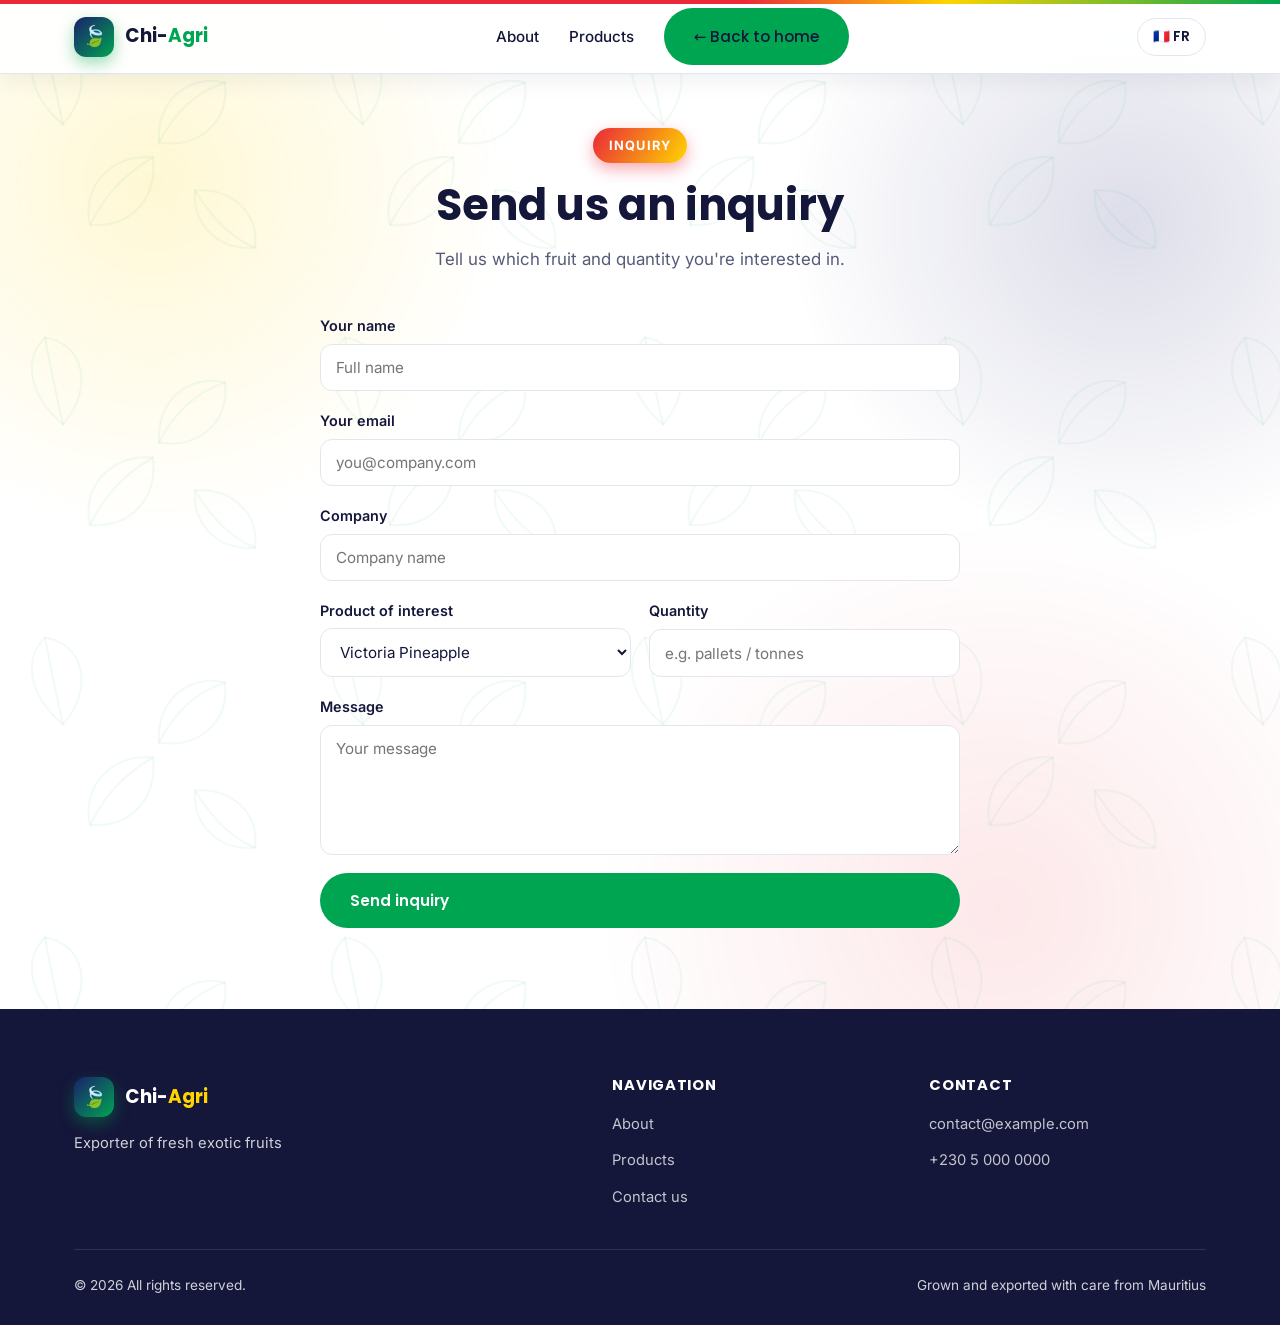
==== inquiry.html @ 030a3ffd "Rework site for Chi-Agri (2 fruits, simpler, + inquiry page) - Rebrand Maurilis → Chi-Agri (name, SE" ====
<!DOCTYPE html>
<!--
  inquiry.html — Page de demande (2e page). Réutilise le même header/footer et
  les mêmes fichiers JS/CSS que index.html. Le formulaire ouvre le client mail
  (mailto) via js/main.js (fonction buildMailto).
-->
<html lang="en">
<head>
  <meta charset="UTF-8" />
  <meta name="viewport" content="width=device-width, initial-scale=1.0" />
  <title>Inquiry — Chi-Agri</title>
  <meta name="description" content="Send an inquiry to Chi-Agri, Mauritian exporter of fresh exotic fruits (Victoria pineapple, passion fruit)." />
  <meta name="robots" content="noindex, follow" />
  <link rel="icon" type="image/svg+xml" href="assets/favicon.svg" />
  <link rel="preconnect" href="https://fonts.googleapis.com" />
  <link rel="preconnect" href="https://fonts.gstatic.com" crossorigin />
  <link href="https://fonts.googleapis.com/css2?family=Inter:wght@400;500;600&family=Pacifico&family=Poppins:wght@600;700;800&display=swap" rel="stylesheet" />
  <link rel="stylesheet" href="css/style.css" />
</head>
<body class="subpage">

  <!-- ====================== HEADER ====================== -->
  <header class="site-header scrolled">
    <div class="container">
      <a href="index.html" class="logo" id="headerLogo" aria-label="Home"></a>
      <nav class="main-nav" id="mainNav" aria-label="Main navigation">
        <a href="index.html#about"><span data-i18n="nav.about"></span></a>
        <a href="index.html#products"><span data-i18n="nav.products"></span></a>
        <a href="index.html" class="btn btn-primary" data-i18n="inquiry.back"></a>
      </nav>
      <div class="header-actions">
        <button class="lang-toggle" id="langToggle" aria-label="Switch language">FR</button>
        <button class="nav-toggle" id="navToggle" aria-label="Menu" aria-expanded="false">
          <span></span><span></span><span></span>
        </button>
      </div>
    </div>
  </header>

  <main>
    <section id="inquiry" class="mesh subpage-section">
      <div class="container">
        <div class="section-head reveal">
          <span class="kicker" data-i18n="inquiry.kicker"></span>
          <h2 data-i18n="inquiry.title"></h2>
          <p data-i18n="inquiry.intro"></p>
        </div>

        <div class="inquiry-wrap reveal">
          <form class="contact-form" id="contactForm" novalidate>
            <div class="field">
              <label for="cf-name" data-i18n="contact.form.name"></label>
              <input type="text" id="cf-name" name="name"
                     data-i18n-attr="placeholder:contact.form.namePlaceholder" required />
            </div>
            <div class="field">
              <label for="cf-email" data-i18n="contact.form.email"></label>
              <input type="email" id="cf-email" name="email"
                     data-i18n-attr="placeholder:contact.form.emailPlaceholder" required />
            </div>
            <div class="field">
              <label for="cf-company" data-i18n="contact.form.company"></label>
              <input type="text" id="cf-company" name="company"
                     data-i18n-attr="placeholder:contact.form.companyPlaceholder" />
            </div>
            <div class="field-row">
              <div class="field">
                <label for="cf-product" data-i18n="contact.form.product"></label>
                <select id="cf-product" name="product">
                  <option value="Victoria Pineapple">Victoria Pineapple</option>
                  <option value="Passion Fruit">Passion Fruit</option>
                  <option value="Both">Victoria Pineapple &amp; Passion Fruit</option>
                </select>
              </div>
              <div class="field">
                <label for="cf-quantity" data-i18n="contact.form.quantity"></label>
                <input type="text" id="cf-quantity" name="quantity"
                       data-i18n-attr="placeholder:contact.form.quantityPlaceholder" />
              </div>
            </div>
            <div class="field">
              <label for="cf-message" data-i18n="contact.form.message"></label>
              <textarea id="cf-message" name="message"
                        data-i18n-attr="placeholder:contact.form.messagePlaceholder"></textarea>
            </div>
            <button type="submit" class="btn btn-primary" data-i18n="contact.form.submit"></button>
          </form>
        </div>
      </div>
    </section>
  </main>

  <!-- ====================== FOOTER ====================== -->
  <footer class="site-footer">
    <div class="container">
      <div class="footer-grid">
        <div class="footer-brand">
          <span class="logo" id="footerLogo"></span>
          <p data-i18n="footer.tagline"></p>
        </div>
        <div>
          <h4 data-i18n="footer.nav"></h4>
          <ul>
            <li><a href="index.html#about"    data-i18n="nav.about"></a></li>
            <li><a href="index.html#products" data-i18n="nav.products"></a></li>
            <li><a href="inquiry.html"        data-i18n="nav.cta"></a></li>
          </ul>
        </div>
        <div>
          <h4 data-i18n="footer.contact"></h4>
          <ul>
            <li><a id="footerEmail" href="#"></a></li>
            <li><a id="footerPhone" href="#"></a></li>
          </ul>
        </div>
      </div>
      <div class="footer-bottom">
        <span>© <span id="footerYear"></span> <span data-i18n="footer.rights"></span></span>
        <span data-i18n="footer.madeWith"></span>
      </div>
    </div>
  </footer>

  <script src="js/config.js"></script>
  <script src="js/content.js"></script>
  <script src="js/translations.js"></script>
  <script src="js/main.js"></script>
</body>
</html>
---- css/style.css ----
/* ==========================================================================
   style.css — FEUILLE DE STYLE PRINCIPALE
   --------------------------------------------------------------------------
   Sommaire :
     1. Variables de thème (:root)  ← ⭐ change les couleurs ICI
     2. Palettes alternatives        ← dont le drapeau mauricien
     3. Reset & base
     4. Animations (keyframes) & utilitaire d'apparition au scroll
     5. Utilitaires de mise en page
     6. Header / navigation
     7. Boutons
     8. Hero (image plein écran + fruits flottants + blobs)
     9. Marquee (ruban défilant)
    10. Statistiques (compteurs animés)
    11. À propos
    12. Producteurs (cartes cliquables) + fenêtre détaillée (modal)
    13. Produits (cartes photo)
    14. Pourquoi Maurice → France
    15. Contact
    16. Footer
    17. Sélecteur de palettes (widget flottant)
    18. Responsive
   ========================================================================== */


/* ==========================================================================
   1. VARIABLES DE THÈME — PALETTE PAR DÉFAUT « TROPICAL »
   ⭐ Pour changer les couleurs du site, modifie simplement ces valeurs.
   ========================================================================== */
:root {
  /* Couleurs de marque — DRAPEAU DE L'ÎLE MAURICE 🇲🇺 (teintes officielles) */
  --flag-red:    #EA2839;
  --flag-blue:   #1A206D;
  --flag-yellow: #FFD500;
  --flag-green:  #00A551;

  --color-primary:     var(--flag-green);   /* vert   */
  --color-secondary:   var(--flag-blue);    /* bleu   */
  --color-accent:      var(--flag-yellow);  /* jaune  */
  --color-accent-warm: var(--flag-red);     /* rouge  */
  --color-highlight:   var(--flag-red);     /* rouge  */

  /* Fonds & textes */
  --color-bg:        #FFFFFF;
  --color-bg-alt:    #F5F7FC;
  --color-surface:   #FFFFFF;
  --color-text:      #14163A;
  --color-text-soft: #565A79;
  --color-border:    #E3E6F0;

  /* Dégradés */
  --gradient-hero:   linear-gradient(135deg, var(--flag-blue), var(--flag-green));
  --gradient-sun:    linear-gradient(120deg, var(--flag-red), var(--flag-yellow));
  /* Dégradé "drapeau" complet : rouge → bleu → jaune → vert */
  --gradient-flag:   linear-gradient(120deg, var(--flag-red), var(--flag-blue) 34%, var(--flag-yellow) 67%, var(--flag-green));
  --gradient-rainbow:var(--gradient-flag);
  --color-on-brand:  #FFFFFF;

  /* Typographie */
  --font-heading: "Poppins", "Segoe UI", system-ui, sans-serif;
  --font-body:    "Inter", "Segoe UI", system-ui, sans-serif;

  /* Mise en page */
  --max-width:   1180px;
  --radius:      20px;
  --radius-sm:   12px;
  --shadow:      0 12px 34px rgba(16, 36, 31, 0.09);
  --shadow-hover:0 22px 48px rgba(16, 36, 31, 0.18);
  --transition:  0.28s cubic-bezier(.22,.61,.36,1);
  --header-height: 74px;
}

/* ==========================================================================
   3. RESET & BASE
   ========================================================================== */
*, *::before, *::after { box-sizing: border-box; margin: 0; padding: 0; }

html { scroll-behavior: smooth; scroll-padding-top: var(--header-height); }

body {
  font-family: var(--font-body);
  color: var(--color-text);
  background: var(--color-bg);
  line-height: 1.65;
  -webkit-font-smoothing: antialiased;
  overflow-x: hidden;
  transition: background var(--transition), color var(--transition);
}
body.no-scroll { overflow: hidden; }

h1, h2, h3, h4 { font-family: var(--font-heading); line-height: 1.14; font-weight: 700; }

a { color: var(--color-secondary); text-decoration: none; transition: color var(--transition); }
a:hover { color: var(--color-primary); }

img { max-width: 100%; display: block; }

/* Sections en hauteur naturelle, avec un espacement vertical symétrique et généreux */
section {
  padding: clamp(72px, 9vh, 120px) 0; position: relative;
}


/* ==========================================================================
   4. ANIMATIONS & APPARITION AU SCROLL
   ========================================================================== */
@keyframes floatY { 0%,100% { transform: translateY(0) rotate(var(--r,0deg)); } 50% { transform: translateY(-22px) rotate(var(--r,0deg)); } }
@keyframes blobMove { 0%,100% { transform: translate(0,0) scale(1); } 33% { transform: translate(30px,-20px) scale(1.1); } 66% { transform: translate(-20px,20px) scale(.95); } }
@keyframes gradientShift { 0% { background-position: 0% 50%; } 50% { background-position: 100% 50%; } 100% { background-position: 0% 50%; } }
/* Ondulation "drapeau qui flotte" : les bandes de couleur défilent en boucle */
@keyframes flagWave { from { background-position: 0% 50%; } to { background-position: 300% 50%; } }
@keyframes popIn { from { opacity: 0; transform: scale(.94) translateY(10px); } to { opacity: 1; transform: none; } }
@keyframes bounceArrow { 0%,100% { transform: translateY(0); } 50% { transform: translateY(8px); } }

/* Élément masqué puis révélé quand il entre dans le viewport (via main.js) */
.reveal { opacity: 0; transform: translateY(34px); transition: opacity .7s ease, transform .7s cubic-bezier(.22,.61,.36,1); }
.reveal.in-view { opacity: 1; transform: none; }
/* Décalage en cascade pour les grilles */
.stagger > *      { opacity: 0; transform: translateY(34px); transition: opacity .6s ease, transform .6s cubic-bezier(.22,.61,.36,1); }
.stagger.in-view > * { opacity: 1; transform: none; }
.stagger.in-view > *:nth-child(2) { transition-delay: .08s; }
.stagger.in-view > *:nth-child(3) { transition-delay: .16s; }
.stagger.in-view > *:nth-child(4) { transition-delay: .24s; }
.stagger.in-view > *:nth-child(5) { transition-delay: .32s; }
.stagger.in-view > *:nth-child(6) { transition-delay: .40s; }
.stagger.in-view > *:nth-child(7) { transition-delay: .48s; }
.stagger.in-view > *:nth-child(8) { transition-delay: .56s; }


/* ==========================================================================
   5. UTILITAIRES DE MISE EN PAGE
   ========================================================================== */
.container { width: 100%; max-width: var(--max-width); margin: 0 auto; padding: 0 24px; }

.section-head { max-width: 720px; margin: 0 auto 40px; text-align: center; }

.kicker {
  display: inline-block; font-weight: 700; font-size: 0.8rem; letter-spacing: 0.1em;
  text-transform: uppercase; color: #fff;
  background: var(--gradient-sun); padding: 7px 16px; border-radius: 100px; margin-bottom: 18px;
  box-shadow: 0 6px 16px color-mix(in srgb, var(--color-accent-warm) 40%, transparent);
}
.section-head h2 { font-size: clamp(1.9rem, 4.4vw, 2.7rem); margin-bottom: 16px; }
.section-head p  { color: var(--color-text-soft); font-size: 1.06rem; }

.bg-alt { background: var(--color-bg-alt); }

/* Fond décoratif "mesh" coloré très doux pour certaines sections */
.mesh { position: relative; }
.mesh::before {
  content: ""; position: absolute; inset: 0; z-index: 0; pointer-events: none; opacity: .5;
  background:
    radial-gradient(40% 50% at 12% 18%, color-mix(in srgb, var(--color-accent) 34%, transparent), transparent 70%),
    radial-gradient(38% 46% at 88% 22%, color-mix(in srgb, var(--color-secondary) 30%, transparent), transparent 70%),
    radial-gradient(45% 55% at 78% 90%, color-mix(in srgb, var(--color-highlight) 22%, transparent), transparent 70%);
}
/* Texture "feuilles tropicales" en filigrane → univers fruit / île Maurice */
.mesh::after {
  content: ""; position: absolute; inset: 0; z-index: 0; pointer-events: none;
  background-image: url("../assets/pattern-leaves.svg");
  background-size: 300px;
}
.mesh > * { position: relative; z-index: 1; }


/* ==========================================================================
   6. HEADER / NAVIGATION
   ========================================================================== */
.site-header {
  position: fixed; top: 0; left: 0; right: 0; z-index: 100; height: var(--header-height);
  background: transparent;
  border-bottom: 1px solid transparent;
  transition: background var(--transition), border-color var(--transition), box-shadow var(--transition);
}
/* Fin liseré aux couleurs du drapeau mauricien (rouge dominant), tout en haut */
.site-header::before { content: ""; position: absolute; top: 0; left: 0; right: 0; height: 4px; z-index: 2;
  background: linear-gradient(90deg, var(--flag-red) 0%, var(--flag-red) 58%, var(--flag-yellow) 74%, var(--flag-green) 100%); }
/* En haut : transparent → la photo du hero passe derrière (immersif).
   Au défilement : barre pleine, floutée et ombrée (intégrée). */
.site-header.scrolled {
  background: color-mix(in srgb, var(--color-bg) 94%, transparent);
  backdrop-filter: saturate(180%) blur(14px);
  border-bottom-color: var(--color-border);
  box-shadow: 0 6px 24px rgba(20, 22, 58, 0.07);
}
.site-header .container { height: 100%; display: flex; align-items: center; justify-content: space-between; gap: 44px; }

/* --- État "en haut" (sur le hero) : logo, nav et actions en blanc --- */
.site-header:not(.scrolled) .logo,
.site-header:not(.scrolled) .logo .logo-name b { color: #fff; }
.site-header:not(.scrolled) .lang-toggle { background: rgba(255,255,255,.14); border-color: rgba(255,255,255,.5); color: #fff; }
.site-header:not(.scrolled) .nav-toggle span { background: #fff; }
@media (min-width: 721px) {
  .site-header:not(.scrolled) .main-nav a:not(.btn),
  .site-header:not(.scrolled) .nav-ico { color: #fff; opacity: 1; }
  .site-header:not(.scrolled) .main-nav .btn-primary { background: var(--flag-yellow); color: var(--flag-blue); }
}

.logo { display: flex; align-items: center; gap: 11px; font-family: var(--font-heading); font-weight: 700; font-size: 1.16rem; color: var(--color-text); }
.logo .logo-mark {
  display: grid; place-items: center; width: 40px; height: 40px; border-radius: 12px;
  background: var(--gradient-hero); color: #fff; font-size: 1.25rem;
  box-shadow: 0 6px 16px color-mix(in srgb, var(--color-primary) 40%, transparent);
}
.logo img.logo-img { height: 40px; width: auto; }
.logo .logo-name b { color: var(--color-primary); }

.main-nav { display: flex; align-items: center; gap: 30px; margin: 0 auto; } /* centré → aéré entre logo et actions */
.main-nav a { color: var(--color-text); font-weight: 500; font-size: 0.95rem; position: relative; display: inline-flex; align-items: center; gap: 7px; }
.main-nav a:not(.btn)::after { content: ""; position: absolute; left: 0; bottom: -6px; width: 0; height: 2px; border-radius: 2px; background: var(--gradient-sun); transition: width var(--transition); }
.main-nav a:not(.btn):hover { color: var(--color-primary); }
.main-nav a:not(.btn):hover::after { width: 100%; }
/* Petites icônes de section */
.nav-ico { display: inline-flex; color: var(--color-secondary); opacity: .8; transition: color var(--transition), opacity var(--transition); }
.nav-ico svg { width: 17px; height: 17px; }
.main-nav a:hover .nav-ico { color: var(--color-primary); opacity: 1; }

.header-actions { display: flex; align-items: center; gap: 12px; }
.lang-toggle {
  font-family: var(--font-heading); font-weight: 600; font-size: 0.85rem;
  border: 1px solid var(--color-border); background: var(--color-surface); color: var(--color-text);
  padding: 8px 15px; border-radius: 100px; cursor: pointer; transition: all var(--transition);
}
.lang-toggle:hover { border-color: var(--color-primary); color: var(--color-primary); transform: translateY(-1px); }

.nav-toggle { display: none; background: none; border: 0; cursor: pointer; padding: 8px; }
.nav-toggle span { display: block; width: 24px; height: 2px; background: var(--color-text); margin: 5px 0; transition: var(--transition); border-radius: 2px; }


/* ==========================================================================
   7. BOUTONS
   ========================================================================== */
.btn {
  display: inline-flex; align-items: center; gap: 8px;
  font-family: var(--font-heading); font-weight: 600; font-size: 0.95rem;
  padding: 14px 28px; border-radius: 100px; border: 2px solid transparent;
  cursor: pointer; transition: all var(--transition); white-space: nowrap;
}
.btn-primary { background: var(--color-primary); color: var(--color-on-brand); }
.btn-primary:hover { background: var(--color-text); color: #fff; transform: translateY(-3px); box-shadow: var(--shadow-hover); }
/* Bouton principal du hero : jaune drapeau plein, texte bleu marine (propre, contrasté) */
.btn-accent { background: var(--flag-yellow); color: var(--flag-blue); font-weight: 700; box-shadow: 0 10px 26px rgba(0,0,0,.22); }
.btn-accent:hover { background: #fff; color: var(--flag-blue); transform: translateY(-3px); box-shadow: var(--shadow-hover); }
.btn-ghost { background: rgba(255,255,255,.12); border-color: rgba(255,255,255,.55); color: #fff; backdrop-filter: blur(4px); }
.btn-ghost:hover { background: rgba(255,255,255,.22); color: #fff; transform: translateY(-3px); }


/* ==========================================================================
   8. HERO
   ========================================================================== */
.hero {
  position: relative; overflow: hidden; color: #fff;
  min-height: 100vh; min-height: 100svh; /* svh = hauteur visible réelle sur mobile */
  display: grid; align-items: center;
  padding: 120px 0 90px;
}
/* Photo de fond (injectée en variable --hero-img par main.js) */
.hero-bg {
  position: absolute; inset: 0; z-index: 0;
  background-image: var(--hero-img); background-size: cover; background-position: center;
  transform: scale(1.05);
}
/* Voile dégradé pour lisibilité + teinte de marque */
.hero-overlay {
  position: absolute; inset: 0; z-index: 1;
  background:
    linear-gradient(120deg, color-mix(in srgb, var(--color-primary) 82%, transparent), color-mix(in srgb, var(--color-secondary) 55%, transparent)),
    linear-gradient(to bottom, rgba(0,0,0,.15), rgba(0,0,0,.45));
}
/* Feuilles tropicales décoratives (subtiles, légère oscillation) */
.hero-leaf { position: absolute; z-index: 1; color: #fff; opacity: .10; pointer-events: none; }
.hero-leaf.leaf-1 { width: 320px; top: -60px; right: -70px; animation: swayA 9s ease-in-out infinite; }
.hero-leaf.leaf-2 { width: 250px; bottom: -80px; left: -70px; animation: swayB 11s ease-in-out infinite; }
@keyframes swayA { 0%,100% { transform: rotate(14deg) translateY(0); } 50% { transform: rotate(8deg) translateY(10px); } }
@keyframes swayB { 0%,100% { transform: scaleX(-1) rotate(12deg) translateY(0); } 50% { transform: scaleX(-1) rotate(6deg) translateY(12px); } }

.hero .container { position: relative; z-index: 3; max-width: 900px; text-align: center; }
.hero-badge {
  display: inline-flex; align-items: center; gap: 8px;
  background: rgba(255,255,255,.16); border: 1px solid rgba(255,255,255,.34);
  padding: 8px 18px; border-radius: 100px; font-weight: 600; font-size: 0.85rem;
  margin-bottom: 26px; backdrop-filter: blur(6px);
}
.hero h1 { font-size: clamp(2.2rem, 6vw, 4rem); line-height: 1.22; margin-bottom: 22px; text-shadow: 0 4px 24px rgba(0,0,0,.28); }
/* Mot clé surligné : police "fantaisie" (Pacifico), un peu plus grosse,
   avec un dégradé AUX COULEURS DU DRAPEAU MAURICIEN (sans contour). */
.hero h1 .grad {
  font-family: "Pacifico", "Poppins", cursive;
  font-weight: 400;
  font-size: 1.2em;          /* légèrement plus gros que le reste du titre */
  line-height: 1;
  padding: 0 .06em;
  /* Les 4 bandes du drapeau, répétées → boucle sans couture quand elles défilent */
  background: linear-gradient(100deg,
    var(--flag-red)    0%,
    var(--flag-blue)   25%,
    var(--flag-yellow) 50%,
    var(--flag-green)  75%,
    var(--flag-red)    100%);
  background-size: 300% 100%;
  -webkit-background-clip: text; background-clip: text;
  -webkit-text-fill-color: transparent; color: transparent;
  filter: drop-shadow(0 2px 12px rgba(0, 0, 0, 0.6));
  animation: flagWave 12s linear infinite; /* "drapeau qui flotte" — doux et lent */
}
.hero-subtitle { font-size: clamp(1rem, 2.2vw, 1.28rem); opacity: .96; max-width: 620px; margin: 0 auto 34px; }
.hero-actions { display: flex; gap: 14px; justify-content: center; flex-wrap: wrap; }

.hero-scroll { position: absolute; z-index: 3; bottom: 26px; left: 50%; transform: translateX(-50%); color: #fff; font-size: 1.6rem; opacity: .85; animation: bounceArrow 1.8s ease-in-out infinite; }

/* Carte photo "plantation" flottante — montre le fruit tout en gardant Maurice en fond */
.hero-photo-card {
  position: absolute; z-index: 2; left: 44px; bottom: 44px; width: 290px; margin: 0;
  background: #fff; padding: 8px 8px 0; border-radius: 16px;
  box-shadow: 0 20px 50px rgba(0,0,0,.4); --r: -3deg;
  animation: floatY 6s ease-in-out infinite;
}
.hero-photo-card .hpc-img { height: 180px; background-size: cover; background-position: center; border-radius: 10px; background-color: var(--color-bg-alt); }
.hero-photo-card .hpc-cap { font-family: var(--font-heading); font-weight: 600; font-size: .74rem; color: var(--color-text); text-align: center; padding: 8px 4px 6px; }
@media (max-width: 1150px) { .hero-photo-card { display: none; } }


/* ==========================================================================
   10. STATISTIQUES (intégrées dans « À propos »)
   Petites tuiles, chacune barrée d'une couleur du drapeau mauricien.
   ========================================================================== */
.about-stats { display: grid; grid-template-columns: repeat(4, 1fr); gap: 18px; margin-top: 44px; }
.about-stat {
  text-align: center; padding: 22px 12px 20px; background: var(--color-bg-alt);
  border-radius: var(--radius-sm); position: relative; overflow: hidden;
  transition: transform var(--transition), box-shadow var(--transition);
}
.about-stat:hover { transform: translateY(-4px); box-shadow: var(--shadow); }
.about-stat::before { content: ""; position: absolute; top: 0; left: 0; right: 0; height: 4px; }
.about-stat:nth-child(1)::before { background: var(--flag-red); }
.about-stat:nth-child(2)::before { background: var(--flag-blue); }
.about-stat:nth-child(3)::before { background: var(--flag-yellow); }
.about-stat:nth-child(4)::before { background: var(--flag-green); }
.about-stat .stat-icon  { font-size: 1.5rem; margin-bottom: 6px; line-height: 1; }
.about-stat .stat-value { font-family: var(--font-heading); font-weight: 800; font-size: clamp(1.5rem, 3vw, 2.1rem); color: var(--flag-blue); line-height: 1; }
.about-stat .stat-label { color: var(--color-text-soft); font-size: 0.8rem; margin-top: 7px; }


/* ==========================================================================
   11. À PROPOS
   ========================================================================== */
.about-grid { display: grid; grid-template-columns: 1fr 1fr; gap: 60px; align-items: center; }
.about-text h2 { font-size: clamp(1.8rem, 4vw, 2.5rem); margin-bottom: 20px; }
.about-text p { color: var(--color-text-soft); margin-bottom: 16px; }
.about-points { list-style: none; margin-top: 26px; display: grid; gap: 14px; }
.about-points li { display: flex; align-items: center; gap: 12px; font-weight: 500; }
.about-points .check { flex: none; width: 28px; height: 28px; border-radius: 50%; background: var(--gradient-sun); color: #fff; display: grid; place-items: center; font-size: 0.8rem; box-shadow: 0 6px 14px color-mix(in srgb, var(--color-accent-warm) 40%, transparent); }

/* Visuel photo + carte flottante décorative */
.about-visual { position: relative; }
/* Carrousel de photos défilantes */
.carousel { position: relative; width: 100%; height: 460px; border-radius: var(--radius); overflow: hidden; box-shadow: var(--shadow-hover); background: var(--color-bg-alt); }
.carousel-slide { position: absolute; inset: 0; background-size: cover; background-position: center; opacity: 0; transform: scale(1.05); transition: opacity 1.1s ease, transform 6.5s ease; }
.carousel-slide.active { opacity: 1; transform: scale(1); }
.carousel-dots { position: absolute; top: 14px; right: 14px; display: flex; justify-content: flex-end; gap: 8px; z-index: 3; }
.carousel-dots button { width: 9px; height: 9px; border-radius: 50%; border: 0; padding: 0; cursor: pointer; background: rgba(255,255,255,.55); transition: all var(--transition); }
.carousel-dots button:hover { background: rgba(255,255,255,.85); }
.carousel-dots button.active { background: #fff; width: 26px; border-radius: 100px; }
.about-visual .float-card {
  position: absolute; bottom: -22px; left: -22px; background: var(--color-surface);
  border-radius: var(--radius-sm); padding: 16px 20px; box-shadow: var(--shadow-hover);
  display: flex; align-items: center; gap: 12px; animation: floatY 5s ease-in-out infinite;
}
.about-visual .float-card .fc-emoji { font-size: 1.8rem; }
.about-visual .float-card b { font-family: var(--font-heading); display: block; }
.about-visual .float-card span { font-size: 0.82rem; color: var(--color-text-soft); }


/* ==========================================================================
   12. PRODUCTEURS + FENÊTRE (modal)
   ========================================================================== */
.producers { position: relative; overflow: hidden; }
.producers-bg { position: absolute; inset: 0; z-index: 0; background-size: cover; background-position: center; opacity: .10; }
.producers > .container { position: relative; z-index: 1; }

.producers-features { display: grid; grid-template-columns: repeat(3, 1fr); gap: 20px; margin-bottom: 28px; }
.feature { background: var(--color-surface); border: 1px solid var(--color-border); border-radius: var(--radius); padding: 20px 22px; text-align: center; transition: transform var(--transition), box-shadow var(--transition); }
.feature:hover { transform: translateY(-6px); box-shadow: var(--shadow-hover); }
.feature .feature-icon { font-size: 1.6rem; width: 50px; height: 50px; border-radius: 14px; margin: 0 auto 12px; display: grid; place-items: center; background: var(--gradient-sun); }
.feature h3 { margin-bottom: 6px; font-size: 1.1rem; }
.feature p { color: var(--color-text-soft); font-size: 0.9rem; }

.producers-grid { display: grid; grid-template-columns: repeat(3, 1fr); gap: 24px; }
.producer-card {
  position: relative; border-radius: var(--radius); overflow: hidden; cursor: pointer;
  box-shadow: var(--shadow); min-height: 256px; display: flex; align-items: flex-end;
  transition: transform var(--transition), box-shadow var(--transition);
}
.producer-card:hover { transform: translateY(-6px); box-shadow: var(--shadow-hover); }
.producer-card .pc-img { position: absolute; inset: 0; background-size: cover; background-position: center; transition: transform .5s ease; }
.producer-card:hover .pc-img { transform: scale(1.07); }
.producer-card::after { content: ""; position: absolute; inset: 0; background: linear-gradient(to top, rgba(8,20,16,.9) 8%, rgba(8,20,16,.35) 45%, transparent 75%); }
.producer-card .pc-body { position: relative; z-index: 1; padding: 24px; color: #fff; width: 100%; }
.producer-card .pc-region { display: inline-block; font-size: 0.74rem; font-weight: 700; text-transform: uppercase; letter-spacing: .05em; background: var(--gradient-sun); color: #fff; padding: 4px 12px; border-radius: 100px; margin-bottom: 12px; }
.producer-card h3 { font-size: 1.3rem; margin-bottom: 6px; }
.producer-card .pc-short { font-size: 0.92rem; opacity: .9; }
.producer-card .pc-more { display: inline-flex; align-items: center; gap: 6px; margin-top: 14px; font-family: var(--font-heading); font-weight: 600; font-size: 0.88rem; color: var(--color-accent); }
.producer-card .pc-more::after { content: "→"; transition: transform var(--transition); }
.producer-card:hover .pc-more::after { transform: translateX(5px); }

/* --- Fenêtre détaillée (modal) --- */
.modal-overlay {
  position: fixed; inset: 0; z-index: 300; display: none; align-items: center; justify-content: center;
  padding: 24px; background: rgba(10, 22, 18, .62); backdrop-filter: blur(6px);
}
.modal-overlay.is-open { display: flex; }
.modal {
  background: var(--color-surface); border-radius: var(--radius); overflow: hidden;
  width: min(860px, 100%); max-height: 90vh; display: grid; grid-template-columns: 42% 58%;
  box-shadow: var(--shadow-hover); animation: popIn .32s cubic-bezier(.22,.61,.36,1); position: relative;
}
.modal-img { background-size: cover; background-position: center; min-height: 320px; }
.modal-body { padding: 34px; overflow-y: auto; }
.modal-region { display: inline-block; font-size: 0.74rem; font-weight: 700; text-transform: uppercase; letter-spacing: .05em; color: #fff; background: var(--gradient-sun); padding: 4px 12px; border-radius: 100px; margin-bottom: 14px; }
.modal-body h3 { font-size: 1.6rem; margin-bottom: 14px; }
.modal-body p { color: var(--color-text-soft); margin-bottom: 20px; }
.modal-meta { display: flex; gap: 28px; margin-bottom: 22px; }
.modal-meta .mm-label { font-size: 0.72rem; text-transform: uppercase; letter-spacing: .05em; color: var(--color-text-soft); }
.modal-meta .mm-value { font-family: var(--font-heading); font-weight: 700; font-size: 1.15rem; color: var(--color-primary); }
.modal-specialties .ms-label { font-size: 0.72rem; text-transform: uppercase; letter-spacing: .05em; color: var(--color-text-soft); margin-bottom: 8px; }
.modal-tags { display: flex; flex-wrap: wrap; gap: 8px; }
.modal-tags span { font-size: 0.82rem; font-weight: 600; padding: 6px 14px; border-radius: 100px; background: color-mix(in srgb, var(--color-primary) 12%, transparent); color: var(--color-primary); }
.modal-close {
  position: absolute; top: 14px; right: 14px; z-index: 2; width: 40px; height: 40px; border-radius: 50%;
  border: 0; cursor: pointer; background: rgba(255,255,255,.9); color: var(--color-text); font-size: 1.2rem; line-height: 1;
  display: grid; place-items: center; transition: transform var(--transition); box-shadow: var(--shadow);
}
.modal-close:hover { transform: rotate(90deg); }


/* ==========================================================================
   13. PRODUITS (cartes photo)
   ========================================================================== */
.products-grid { display: flex; flex-wrap: wrap; justify-content: center; gap: 36px; }
.product-card {
  position: relative; width: 400px; max-width: 100%;
  background: var(--color-surface); border: 1px solid var(--color-border);
  border-radius: var(--radius); overflow: hidden;
  transition: transform var(--transition), box-shadow var(--transition), border-color var(--transition);
}
.product-card:hover { transform: translateY(-8px); box-shadow: var(--shadow-hover); border-color: color-mix(in srgb, var(--color-primary) 35%, transparent); }
.product-media { position: relative; height: 260px; overflow: hidden; }
.product-media .pm-img { position: absolute; inset: 0; background-size: cover; background-position: center; transition: transform .5s ease; }
.product-card:hover .product-media .pm-img { transform: scale(1.08); }
.product-media .pm-emoji { position: absolute; bottom: -18px; left: 18px; z-index: 2; width: 44px; height: 44px; border-radius: 12px; background: var(--color-surface); display: grid; place-items: center; font-size: 1.3rem; box-shadow: var(--shadow); }
.product-tag { position: absolute; top: 12px; right: 12px; z-index: 2; font-size: 0.66rem; font-weight: 800; letter-spacing: .04em; text-transform: uppercase; color: #fff; background: var(--gradient-sun); padding: 5px 11px; border-radius: 100px; }
.product-body { padding: 26px 22px 24px; }
.product-body h3 { font-size: 1.18rem; margin-bottom: 10px; }
/* Saison + poids */
.product-specs { display: flex; flex-wrap: wrap; gap: 8px 20px; margin-bottom: 12px; }
.product-meta { font-size: 0.92rem; color: var(--color-text); font-weight: 600; }
.product-meta .pm-label { display: block; color: var(--color-text-soft); font-size: 0.68rem; font-weight: 700; text-transform: uppercase; letter-spacing: .06em; margin-bottom: 1px; }
.product-desc { font-size: 0.92rem; color: var(--color-text-soft); }


/* ==========================================================================
   14. POURQUOI MAURICE → FRANCE
   ========================================================================== */
.why { position: relative; overflow: hidden; color: #fff; }
.why-bg { position: absolute; inset: 0; z-index: 0; background-size: cover; background-position: center; }
.why-overlay { position: absolute; inset: 0; z-index: 1; background: linear-gradient(135deg, color-mix(in srgb, var(--color-primary) 92%, transparent), color-mix(in srgb, var(--color-secondary) 78%, transparent)); }
.why > .container { position: relative; z-index: 2; }
.why .kicker { background: rgba(255,255,255,.18); box-shadow: none; }
.why .section-head h2 { color: #fff; }
.why-grid { display: grid; grid-template-columns: repeat(2, 1fr); gap: 22px; }
.why-card {
  display: flex; gap: 18px; align-items: flex-start; background: rgba(255,255,255,.1);
  border: 1px solid rgba(255,255,255,.18); border-radius: var(--radius); padding: 28px; backdrop-filter: blur(6px);
  transition: transform var(--transition), background var(--transition);
}
.why-card:hover { transform: translateY(-5px); background: rgba(255,255,255,.16); }
.why-card .why-num { flex: none; width: 50px; height: 50px; border-radius: 14px; background: var(--gradient-sun); color: #fff; display: grid; place-items: center; font-family: var(--font-heading); font-weight: 700; font-size: 1.15rem; }
.why-card h3 { font-size: 1.22rem; margin-bottom: 6px; color: #fff; }
.why-card p { color: rgba(255,255,255,.88); font-size: 0.95rem; }


/* ==========================================================================
   15. CONTACT
   ========================================================================== */
.contact-grid { display: grid; grid-template-columns: 1.1fr 0.9fr; gap: 48px; }
/* Home : bloc coordonnées centré (le formulaire est sur inquiry.html) */
.contact-single { display: flex; justify-content: center; }
.contact-single .contact-info { max-width: 460px; width: 100%; }
.contact-info .btn { margin-top: 22px; position: relative; z-index: 1; }
.contact-form { display: grid; gap: 18px; }
.field { display: grid; gap: 6px; }
.field-row { display: grid; grid-template-columns: 1fr 1fr; gap: 18px; }
.field select { font-family: var(--font-body); font-size: 0.95rem; color: var(--color-text); background: var(--color-surface); border: 1px solid var(--color-border); border-radius: var(--radius-sm); padding: 13px 15px; }
.field select:focus { outline: none; border-color: var(--color-primary); box-shadow: 0 0 0 3px color-mix(in srgb, var(--color-primary) 15%, transparent); }
/* Pages secondaires (inquiry) : le contenu passe sous le header fixe */
.subpage-section { padding-top: calc(var(--header-height) + clamp(40px, 6vh, 80px)); }
.inquiry-wrap { max-width: 640px; margin: 0 auto; }
.field label { font-weight: 600; font-size: 0.9rem; }
.field input, .field textarea {
  font-family: var(--font-body); font-size: 0.95rem; color: var(--color-text);
  background: var(--color-surface); border: 1px solid var(--color-border); border-radius: var(--radius-sm);
  padding: 13px 15px; transition: border-color var(--transition), box-shadow var(--transition);
}
.field input:focus, .field textarea:focus { outline: none; border-color: var(--color-primary); box-shadow: 0 0 0 3px color-mix(in srgb, var(--color-primary) 15%, transparent); }
.field textarea { resize: vertical; min-height: 130px; }

.contact-info { background: var(--gradient-hero); color: #fff; border-radius: var(--radius); padding: 38px; box-shadow: var(--shadow); position: relative; overflow: hidden; }
.contact-info::after { content: ""; position: absolute; width: 200px; height: 200px; border-radius: 50%; background: rgba(255,255,255,.12); top: -70px; right: -60px; }
.contact-info h3 { margin-bottom: 24px; font-size: 1.32rem; position: relative; z-index: 1; }
.contact-info .info-item { margin-bottom: 20px; position: relative; z-index: 1; }
.contact-info .info-item .info-label { font-size: 0.74rem; text-transform: uppercase; letter-spacing: 0.06em; opacity: 0.82; margin-bottom: 2px; }
.contact-info .info-item a, .contact-info .info-item span { color: #fff; font-weight: 500; }
.contact-info .info-item a:hover { text-decoration: underline; }


/* ==========================================================================
   16. FOOTER
   ========================================================================== */
.site-footer { background: var(--color-text); color: rgba(255,255,255,0.8); padding: 68px 0 28px; }
.footer-grid { display: grid; grid-template-columns: 1.8fr 1fr 1fr; gap: 40px; margin-bottom: 40px; }
.footer-brand .logo { color: #fff; margin-bottom: 14px; }
.footer-brand .logo .logo-name b { color: var(--color-accent); }
.footer-brand p { font-size: 0.92rem; max-width: 280px; }
.site-footer h4 { color: #fff; font-size: 0.92rem; margin-bottom: 16px; text-transform: uppercase; letter-spacing: 0.05em; }
.site-footer ul { list-style: none; display: grid; gap: 10px; }
.site-footer ul a, .site-footer ul span { color: rgba(255,255,255,0.75); font-size: 0.92rem; }
.site-footer ul a:hover { color: var(--color-accent); }
.footer-bottom { border-top: 1px solid rgba(255,255,255,0.12); padding-top: 24px; display: flex; justify-content: space-between; gap: 12px; flex-wrap: wrap; font-size: 0.85rem; }


/* ==========================================================================
   17. NAVIGATION ASSISTÉE (scroll-snap + points latéraux)
   ========================================================================== */
/* Scroll "aidé" : chaque section s'aligne à l'écran (desktop uniquement) */
@media (min-width: 861px) {
  html { scroll-snap-type: y proximity; }
  main > section, .hero { scroll-snap-align: start; scroll-snap-stop: normal; }
}

/* Points de navigation latéraux (à droite) */
.section-nav {
  position: fixed; right: 20px; top: 50%; transform: translateY(-50%); z-index: 90;
  display: flex; flex-direction: column; gap: 14px; align-items: center;
}
.sn-dot {
  width: 12px; height: 12px; border-radius: 50%;
  background: rgba(140, 146, 168, 0.6); border: 1.5px solid rgba(255,255,255,0.7);
  transition: all var(--transition); position: relative; box-shadow: 0 1px 4px rgba(0,0,0,.18);
}
.sn-dot:hover { transform: scale(1.25); }
.sn-dot.active {
  background: var(--flag-yellow); border-color: #fff;
  box-shadow: 0 0 0 4px color-mix(in srgb, var(--flag-yellow) 30%, transparent);
}
.sn-label {
  position: absolute; right: 22px; top: 50%; transform: translateY(-50%);
  white-space: nowrap; background: var(--color-text); color: #fff;
  font-size: 0.72rem; font-weight: 600; padding: 5px 11px; border-radius: 100px;
  opacity: 0; pointer-events: none; transition: opacity var(--transition);
}
.sn-dot:hover .sn-label { opacity: 1; }
@media (max-width: 860px) { .section-nav { display: none; } }


/* ==========================================================================
   18. RESPONSIVE
   ========================================================================== */
@media (max-width: 960px) {
  .about-grid, .contact-grid { grid-template-columns: 1fr; gap: 44px; }
  .carousel { height: 360px; }
  .products-grid { grid-template-columns: repeat(2, 1fr); }
  .producers-grid, .producers-features { grid-template-columns: 1fr; }
  .why-grid { grid-template-columns: 1fr; }
  .footer-grid { grid-template-columns: 1fr 1fr; }
  .modal { grid-template-columns: 1fr; max-height: 92vh; }
  .modal-img { min-height: 200px; }
}

@media (max-width: 720px) {
  section { padding: clamp(56px, 9vh, 88px) 0; }
  .hero { min-height: 100svh; }
  .nav-toggle { display: block; }
  .main-nav {
    position: fixed; inset: var(--header-height) 0 auto 0; flex-direction: column; align-items: stretch; gap: 0;
    background: var(--color-surface); border-bottom: 1px solid var(--color-border); padding: 8px 0; box-shadow: var(--shadow);
    transform: translateY(-120%); transition: transform var(--transition);
  }
  .main-nav.is-open { transform: translateY(0); }
  .main-nav a:not(.btn) { padding: 14px 24px; border-bottom: 1px solid var(--color-border); }
  .main-nav a:not(.btn)::after { display: none; }
  .main-nav .btn { margin: 12px 24px; justify-content: center; }
  .about-stats { grid-template-columns: repeat(2, 1fr); }
  .products-grid { grid-template-columns: repeat(2, 1fr); }
  .footer-grid { grid-template-columns: 1fr; gap: 28px; }
  .modal-meta { gap: 20px; }
}

@media (max-width: 440px) {
  .products-grid { grid-template-columns: 1fr; }
}

/* Respect des préférences de mouvement réduit */
@media (prefers-reduced-motion: reduce) {
  *, *::before, *::after { animation: none !important; transition: none !important; scroll-behavior: auto !important; }
  .reveal, .stagger > * { opacity: 1 !important; transform: none !important; }
}
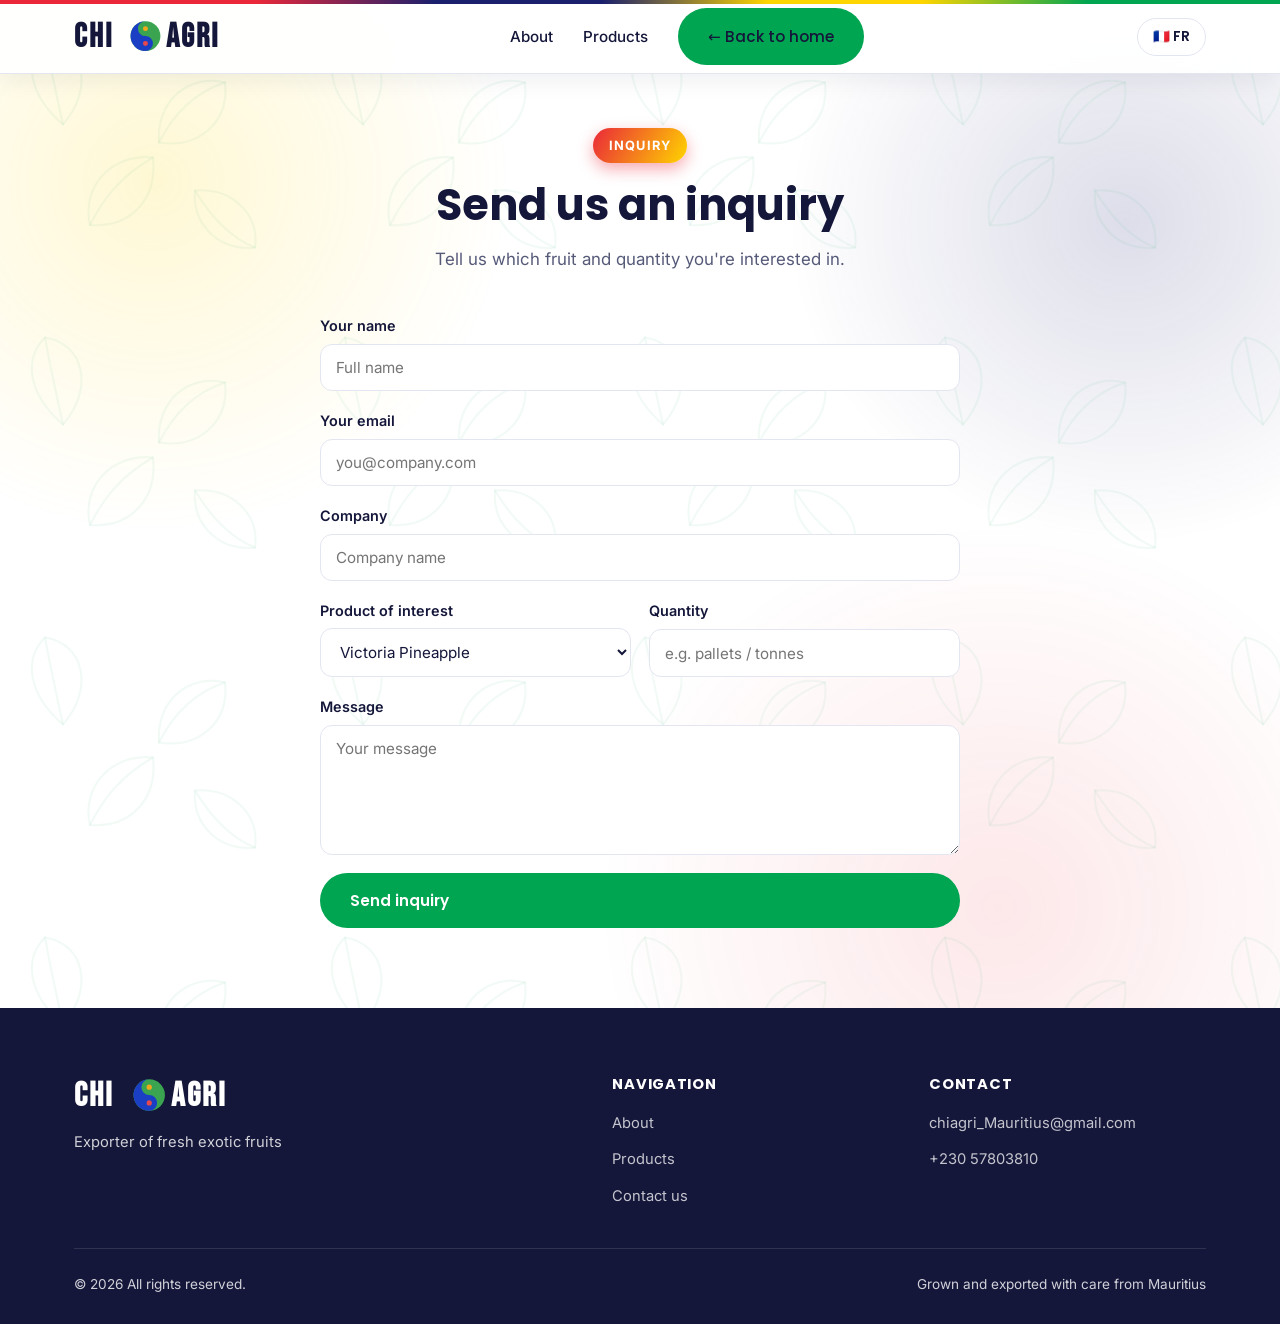
==== commit 8c1a8202: "Chi-Agri logo font, fruit-textured headline, cleaner typography - Logo: switch to Bebas Neue (tall c" ====
--- a/inquiry.html
+++ b/inquiry.html
@@ -8,13 +8,13 @@
 <head>
   <meta charset="UTF-8" />
   <meta name="viewport" content="width=device-width, initial-scale=1.0" />
-  <title>Inquiry — Chi-Agri</title>
+  <title>Inquiry | Chi-Agri</title>
   <meta name="description" content="Send an inquiry to Chi-Agri, Mauritian exporter of fresh exotic fruits (Victoria pineapple, passion fruit)." />
   <meta name="robots" content="noindex, follow" />
   <link rel="icon" type="image/svg+xml" href="assets/favicon.svg" />
   <link rel="preconnect" href="https://fonts.googleapis.com" />
   <link rel="preconnect" href="https://fonts.gstatic.com" crossorigin />
-  <link href="https://fonts.googleapis.com/css2?family=Inter:wght@400;500;600&family=Pacifico&family=Poppins:wght@600;700;800&display=swap" rel="stylesheet" />
+  <link href="https://fonts.googleapis.com/css2?family=Bebas+Neue&family=Inter:wght@400;500;600&family=Poppins:wght@600;700;800&display=swap" rel="stylesheet" />
   <link rel="stylesheet" href="css/style.css" />
 </head>
 <body class="subpage">
--- a/css/style.css
+++ b/css/style.css
@@ -95,9 +95,10 @@
 
 img { max-width: 100%; display: block; }
 
-/* Sections en hauteur naturelle, avec un espacement vertical symétrique et généreux */
+/* Desktop : chaque section fait au moins la taille de l'écran, contenu centré */
 section {
-  padding: clamp(72px, 9vh, 120px) 0; position: relative;
+  min-height: 100vh; display: flex; flex-direction: column; justify-content: center;
+  padding: clamp(80px, 8vh, 110px) 0; position: relative;
 }
 
 
@@ -172,9 +173,13 @@
   border-bottom: 1px solid transparent;
   transition: background var(--transition), border-color var(--transition), box-shadow var(--transition);
 }
-/* Fin liseré aux couleurs du drapeau mauricien (rouge dominant), tout en haut */
+/* Liseré = drapeau mauricien en dégradé (rouge → bleu → jaune → vert) */
 .site-header::before { content: ""; position: absolute; top: 0; left: 0; right: 0; height: 4px; z-index: 2;
-  background: linear-gradient(90deg, var(--flag-red) 0%, var(--flag-red) 58%, var(--flag-yellow) 74%, var(--flag-green) 100%); }
+  background: linear-gradient(90deg,
+    var(--flag-red) 0%, var(--flag-red) 20%,
+    var(--flag-blue) 34%, var(--flag-blue) 47%,
+    var(--flag-yellow) 60%, var(--flag-yellow) 72%,
+    var(--flag-green) 85%, var(--flag-green) 100%); }
 /* En haut : transparent → la photo du hero passe derrière (immersif).
    Au défilement : barre pleine, floutée et ombrée (intégrée). */
 .site-header.scrolled {
@@ -203,6 +208,8 @@
   box-shadow: 0 6px 16px color-mix(in srgb, var(--color-primary) 40%, transparent);
 }
 .logo img.logo-img { height: 40px; width: auto; }
+.logo .logo-svg { height: 38px; width: auto; display: block; } /* texte = currentColor (s'adapte au fond) */
+.site-footer .logo .logo-svg { height: 40px; }
 .logo .logo-name b { color: var(--color-primary); }
 
 .main-nav { display: flex; align-items: center; gap: 30px; margin: 0 auto; } /* centré → aéré entre logo et actions */
@@ -282,28 +289,24 @@
   margin-bottom: 26px; backdrop-filter: blur(6px);
 }
 .hero h1 { font-size: clamp(2.2rem, 6vw, 4rem); line-height: 1.22; margin-bottom: 22px; text-shadow: 0 4px 24px rgba(0,0,0,.28); }
-/* Mot clé surligné : police "fantaisie" (Pacifico), un peu plus grosse,
-   avec un dégradé AUX COULEURS DU DRAPEAU MAURICIEN (sans contour). */
+/* Mot clé « Fruit » : les lettres sont remplies d'une TEXTURE D'ANANAS
+   (background-clip: text) → le mot évoque littéralement le fruit.
+   Change l'image ci-dessous pour un autre fruit si besoin. */
 .hero h1 .grad {
-  font-family: "Pacifico", "Poppins", cursive;
-  font-weight: 400;
-  font-size: 1.2em;          /* légèrement plus gros que le reste du titre */
-  line-height: 1;
-  padding: 0 .06em;
-  /* Les 4 bandes du drapeau, répétées → boucle sans couture quand elles défilent */
-  background: linear-gradient(100deg,
-    var(--flag-red)    0%,
-    var(--flag-blue)   25%,
-    var(--flag-yellow) 50%,
-    var(--flag-green)  75%,
-    var(--flag-red)    100%);
-  background-size: 300% 100%;
+  font-weight: 800;
+  padding: 0 .04em;
+  background-image: url("https://images.unsplash.com/photo-1587883012610-e3df17d41270?auto=format&fit=crop&w=800&q=70");
+  background-size: cover;
+  background-position: center 40%;
   -webkit-background-clip: text; background-clip: text;
   -webkit-text-fill-color: transparent; color: transparent;
-  filter: drop-shadow(0 2px 12px rgba(0, 0, 0, 0.6));
-  animation: flagWave 12s linear infinite; /* "drapeau qui flotte" — doux et lent */
+  filter: drop-shadow(0 2px 10px rgba(0, 0, 0, 0.75));
 }
 .hero-subtitle { font-size: clamp(1rem, 2.2vw, 1.28rem); opacity: .96; max-width: 620px; margin: 0 auto 34px; }
+/* Accroche sous le titre : « EXPORTER OF FRESH EXOTIC FRUITS » */
+.hero-tagline { font-family: var(--font-heading); font-weight: 600; text-transform: uppercase;
+  letter-spacing: 0.16em; font-size: clamp(0.8rem, 1.7vw, 1rem); color: #fff; opacity: .95;
+  margin: 8px 0 32px; text-shadow: 0 2px 12px rgba(0,0,0,.4); }
 .hero-actions { display: flex; gap: 14px; justify-content: center; flex-wrap: wrap; }
 
 .hero-scroll { position: absolute; z-index: 3; bottom: 26px; left: 50%; transform: translateX(-50%); color: #fff; font-size: 1.6rem; opacity: .85; animation: bounceArrow 1.8s ease-in-out infinite; }
@@ -577,7 +580,7 @@
 }
 
 @media (max-width: 720px) {
-  section { padding: clamp(56px, 9vh, 88px) 0; }
+  section { min-height: auto; padding: clamp(56px, 9vh, 88px) 0; }
   .hero { min-height: 100svh; }
   .nav-toggle { display: block; }
   .main-nav {
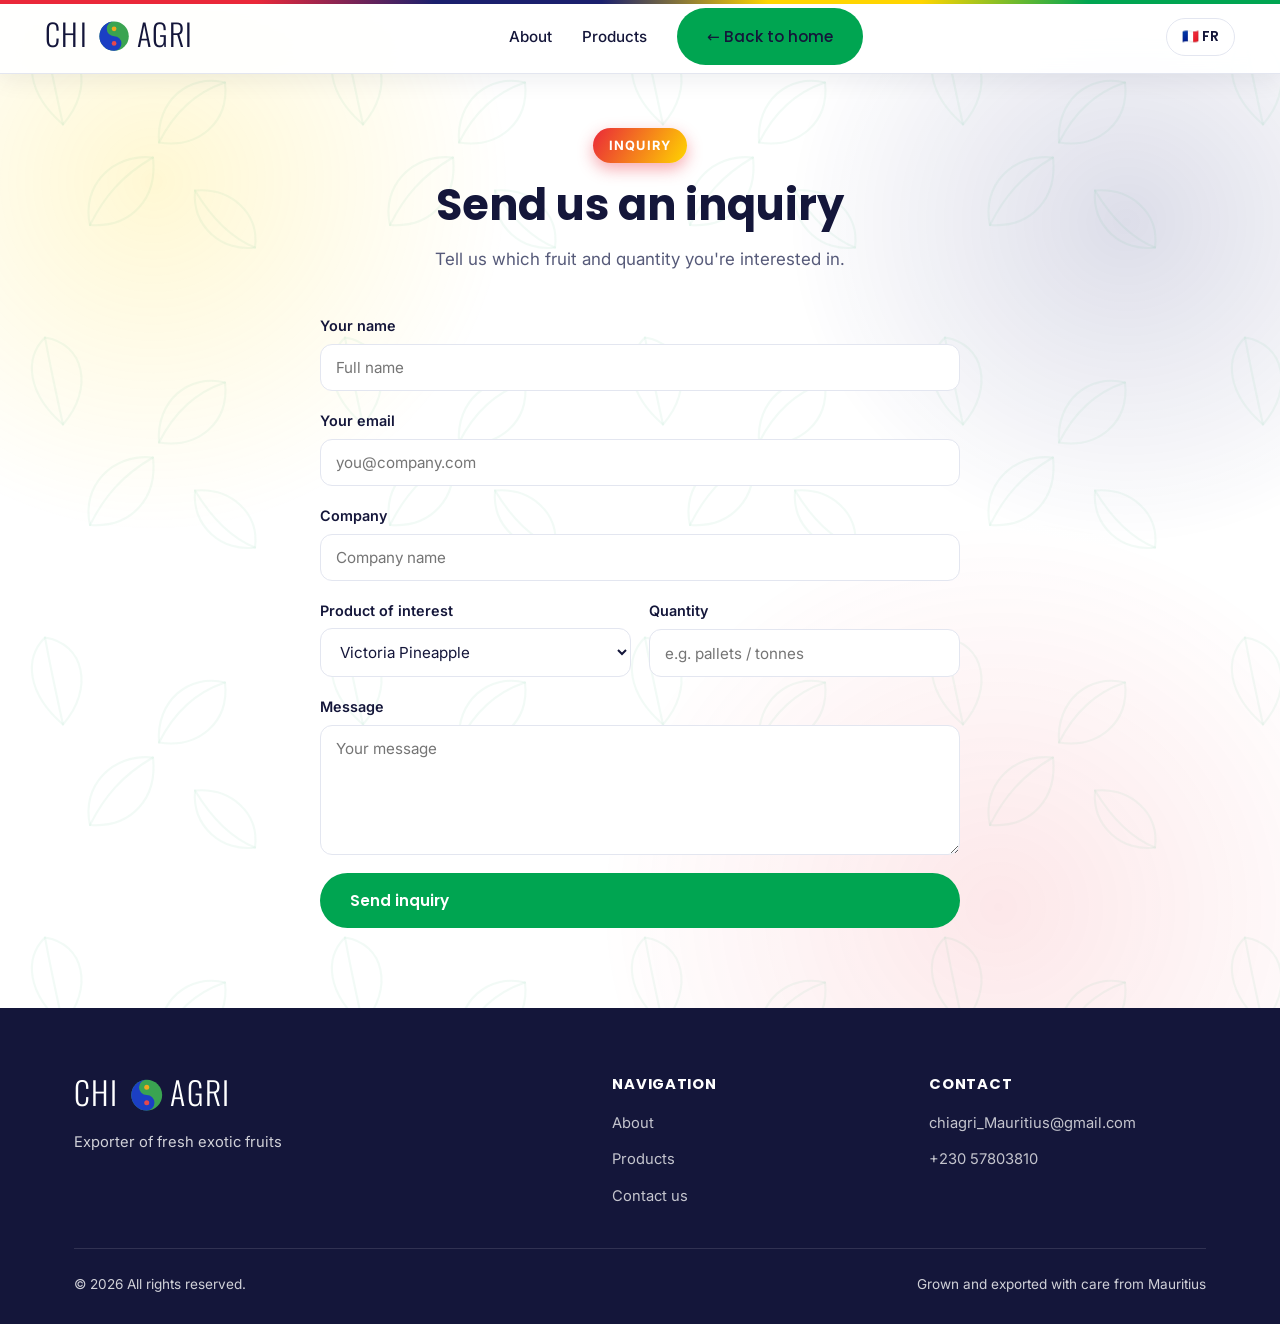
==== commit 7e24ad71: "Refine Chi-Agri logo: thin Oswald Light, vector (crisp at any size) The brand mark uses thin strokes" ====
--- a/inquiry.html
+++ b/inquiry.html
@@ -14,7 +14,7 @@
   <link rel="icon" type="image/svg+xml" href="assets/favicon.svg" />
   <link rel="preconnect" href="https://fonts.googleapis.com" />
   <link rel="preconnect" href="https://fonts.gstatic.com" crossorigin />
-  <link href="https://fonts.googleapis.com/css2?family=Bebas+Neue&family=Inter:wght@400;500;600&family=Poppins:wght@600;700;800&display=swap" rel="stylesheet" />
+  <link href="https://fonts.googleapis.com/css2?family=Inter:wght@400;500;600&family=Oswald:wght@300;400&family=Poppins:wght@600;700;800&display=swap" rel="stylesheet" />
   <link rel="stylesheet" href="css/style.css" />
 </head>
 <body class="subpage">
--- a/css/style.css
+++ b/css/style.css
@@ -188,7 +188,9 @@
   border-bottom-color: var(--color-border);
   box-shadow: 0 6px 24px rgba(20, 22, 58, 0.07);
 }
-.site-header .container { height: 100%; display: flex; align-items: center; justify-content: space-between; gap: 44px; }
+/* Le header s'étend sur toute la largeur → logo à gauche, langue à droite, aux extrémités */
+.site-header .container { max-width: none; padding: 0 clamp(20px, 3.5vw, 52px);
+  height: 100%; display: flex; align-items: center; justify-content: space-between; gap: 44px; }
 
 /* --- État "en haut" (sur le hero) : logo, nav et actions en blanc --- */
 .site-header:not(.scrolled) .logo,
@@ -296,11 +298,17 @@
   font-weight: 800;
   padding: 0 .04em;
   background-image: url("https://images.unsplash.com/photo-1587883012610-e3df17d41270?auto=format&fit=crop&w=800&q=70");
-  background-size: cover;
-  background-position: center 40%;
+  background-repeat: no-repeat;
+  background-size: 200% auto;                 /* zoom → laisse de la place pour dériver */
   -webkit-background-clip: text; background-clip: text;
   -webkit-text-fill-color: transparent; color: transparent;
   filter: drop-shadow(0 2px 10px rgba(0, 0, 0, 0.75));
+  animation: fruitDrift 9s ease-in-out infinite; /* la texture d'ananas dérive doucement */
+}
+/* Dérive douce de la texture de fruit dans les lettres */
+@keyframes fruitDrift {
+  0%, 100% { background-position: 0% 38%; }
+  50%      { background-position: 100% 62%; }
 }
 .hero-subtitle { font-size: clamp(1rem, 2.2vw, 1.28rem); opacity: .96; max-width: 620px; margin: 0 auto 34px; }
 /* Accroche sous le titre : « EXPORTER OF FRESH EXOTIC FRUITS » */
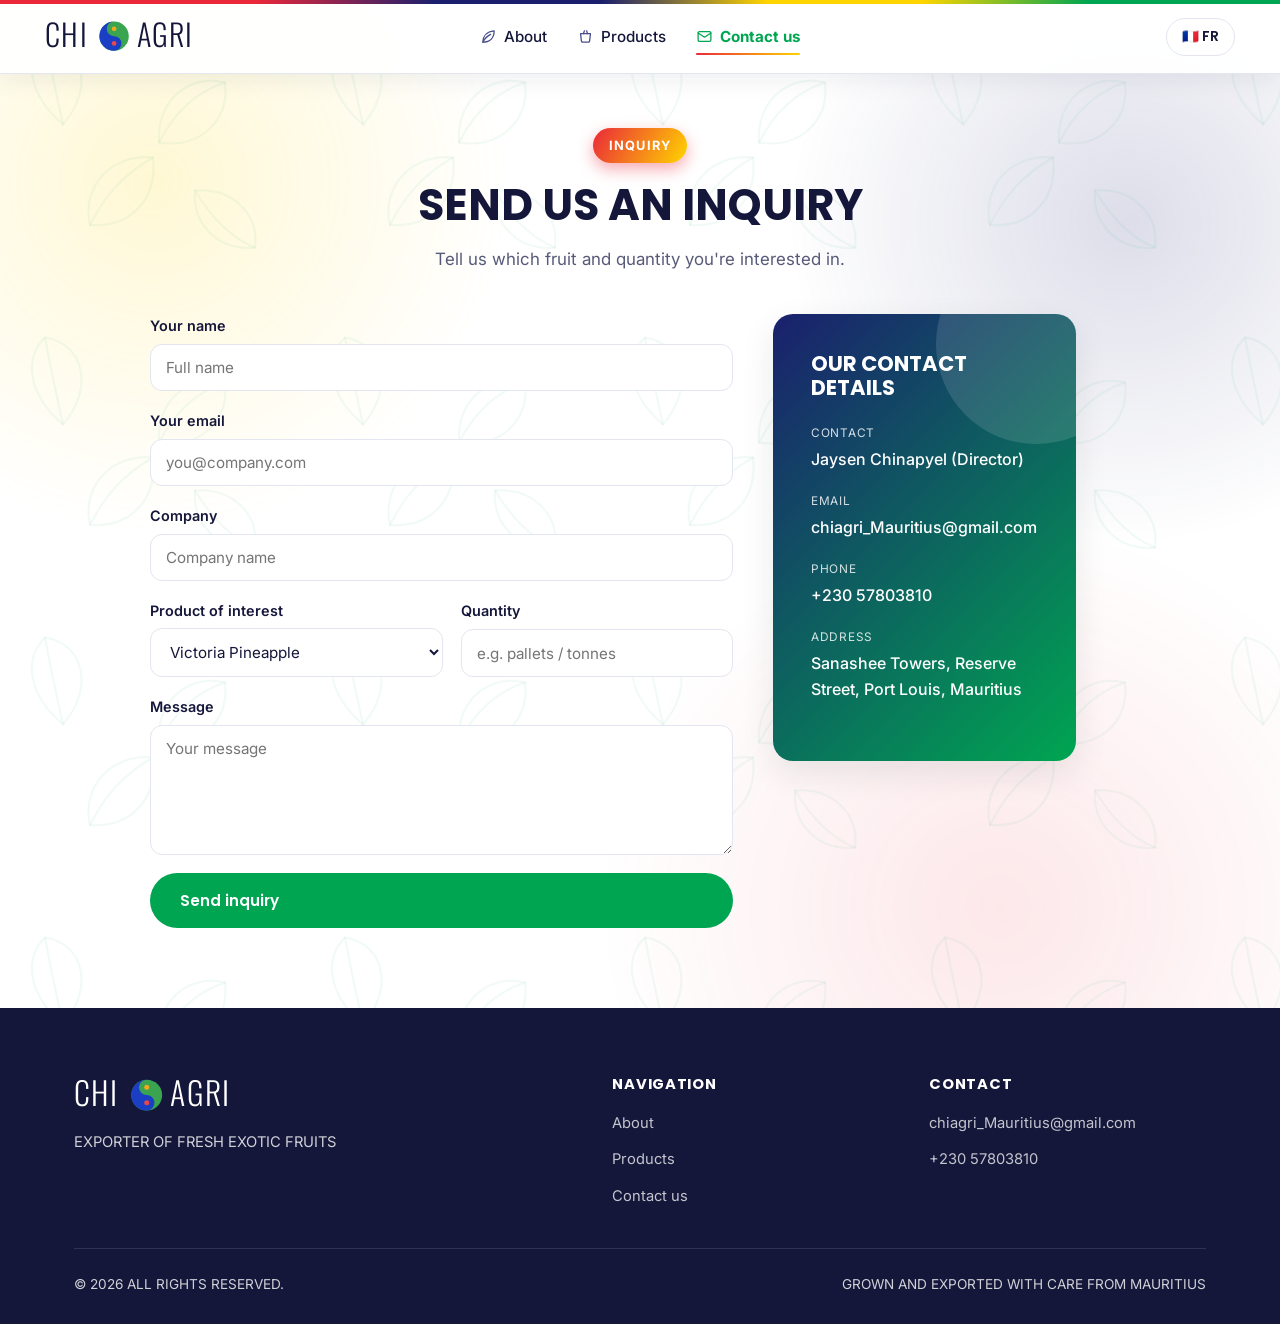
==== commit c16d6f20: "Chi-Agri content pass: active nav, inquiry contact card, uppercase, fixes - Header: centered tabs (3" ====
--- a/inquiry.html
+++ b/inquiry.html
@@ -24,9 +24,18 @@
     <div class="container">
       <a href="index.html" class="logo" id="headerLogo" aria-label="Home"></a>
       <nav class="main-nav" id="mainNav" aria-label="Main navigation">
-        <a href="index.html#about"><span data-i18n="nav.about"></span></a>
-        <a href="index.html#products"><span data-i18n="nav.products"></span></a>
-        <a href="index.html" class="btn btn-primary" data-i18n="inquiry.back"></a>
+        <a href="index.html#about">
+          <span class="nav-ico"><svg viewBox="0 0 24 24" fill="none" stroke="currentColor" stroke-width="1.8" stroke-linecap="round" stroke-linejoin="round"><path d="M4 20C4 12 9 5 20 4c0 11-7 16-16 16z"/><path d="M4 20c3-6 7-9 11-11"/></svg></span>
+          <span data-i18n="nav.about"></span>
+        </a>
+        <a href="index.html#products">
+          <span class="nav-ico"><svg viewBox="0 0 24 24" fill="none" stroke="currentColor" stroke-width="1.8" stroke-linecap="round" stroke-linejoin="round"><path d="M5 8h14l-1.2 10.2a2 2 0 0 1-2 1.8H8.2a2 2 0 0 1-2-1.8L5 8z"/><path d="M9 8l1.5-4"/><path d="M15 8l-1.5-4"/></svg></span>
+          <span data-i18n="nav.products"></span>
+        </a>
+        <a href="inquiry.html" class="active" aria-current="page">
+          <span class="nav-ico"><svg viewBox="0 0 24 24" fill="none" stroke="currentColor" stroke-width="1.8" stroke-linecap="round" stroke-linejoin="round"><rect x="3" y="5" width="18" height="14" rx="2"/><path d="m3 7 9 6 9-6"/></svg></span>
+          <span data-i18n="nav.cta"></span>
+        </a>
       </nav>
       <div class="header-actions">
         <button class="lang-toggle" id="langToggle" aria-label="Switch language">FR</button>
@@ -46,7 +55,7 @@
           <p data-i18n="inquiry.intro"></p>
         </div>
 
-        <div class="inquiry-wrap reveal">
+        <div class="inquiry-grid reveal">
           <form class="contact-form" id="contactForm" novalidate>
             <div class="field">
               <label for="cf-name" data-i18n="contact.form.name"></label>
@@ -85,6 +94,26 @@
             </div>
             <button type="submit" class="btn btn-primary" data-i18n="contact.form.submit"></button>
           </form>
+
+          <aside class="contact-info">
+            <h3 data-i18n="contact.info.title"></h3>
+            <div class="info-item">
+              <div class="info-label" data-i18n="contact.info.personLabel"></div>
+              <span id="infoPerson"></span>
+            </div>
+            <div class="info-item">
+              <div class="info-label" data-i18n="contact.info.emailLabel"></div>
+              <a id="infoEmail" href="#"></a>
+            </div>
+            <div class="info-item">
+              <div class="info-label" data-i18n="contact.info.phoneLabel"></div>
+              <a id="infoPhone" href="#"></a>
+            </div>
+            <div class="info-item">
+              <div class="info-label" data-i18n="contact.info.addressLabel"></div>
+              <span id="infoAddress"></span>
+            </div>
+          </aside>
         </div>
       </div>
     </section>
--- a/css/style.css
+++ b/css/style.css
@@ -144,6 +144,13 @@
 .section-head h2 { font-size: clamp(1.9rem, 4.4vw, 2.7rem); margin-bottom: 16px; }
 .section-head p  { color: var(--color-text-soft); font-size: 1.06rem; }
 
+/* Titres en MAJUSCULES (About, Our Fruit, Get in touch, Our contact details, footer) */
+.section-head h2,
+.about-text h2,
+.contact-info h3,
+.footer-brand p,
+.footer-bottom span:last-child { text-transform: uppercase; }
+
 .bg-alt { background: var(--color-bg-alt); }
 
 /* Fond décoratif "mesh" coloré très doux pour certaines sections */
@@ -188,9 +195,12 @@
   border-bottom-color: var(--color-border);
   box-shadow: 0 6px 24px rgba(20, 22, 58, 0.07);
 }
-/* Le header s'étend sur toute la largeur → logo à gauche, langue à droite, aux extrémités */
-.site-header .container { max-width: none; padding: 0 clamp(20px, 3.5vw, 52px);
-  height: 100%; display: flex; align-items: center; justify-content: space-between; gap: 44px; }
+/* Header pleine largeur, en 3 colonnes → logo à gauche, nav VRAIMENT centrée, langue à droite */
+.site-header .container { max-width: none; padding: 0 clamp(20px, 3.5vw, 52px); height: 100%;
+  display: grid; grid-template-columns: 1fr auto 1fr; align-items: center; gap: 20px; }
+.site-header .logo { justify-self: start; }
+.site-header .main-nav { justify-self: center; }
+.site-header .header-actions { justify-self: end; }
 
 /* --- État "en haut" (sur le hero) : logo, nav et actions en blanc --- */
 .site-header:not(.scrolled) .logo,
@@ -219,6 +229,11 @@
 .main-nav a:not(.btn)::after { content: ""; position: absolute; left: 0; bottom: -6px; width: 0; height: 2px; border-radius: 2px; background: var(--gradient-sun); transition: width var(--transition); }
 .main-nav a:not(.btn):hover { color: var(--color-primary); }
 .main-nav a:not(.btn):hover::after { width: 100%; }
+/* Onglet ACTIF (= section où l'on se trouve) */
+.main-nav a.active:not(.btn) { font-weight: 700; }
+.main-nav a.active:not(.btn)::after { width: 100%; }
+.site-header.scrolled .main-nav a.active:not(.btn) { color: var(--color-primary); }
+.site-header.scrolled .main-nav a.active .nav-ico { color: var(--color-primary); opacity: 1; }
 /* Petites icônes de section */
 .nav-ico { display: inline-flex; color: var(--color-secondary); opacity: .8; transition: color var(--transition), opacity var(--transition); }
 .nav-ico svg { width: 17px; height: 17px; }
@@ -259,7 +274,7 @@
    ========================================================================== */
 .hero {
   position: relative; overflow: hidden; color: #fff;
-  min-height: 100vh; min-height: 100svh; /* svh = hauteur visible réelle sur mobile */
+  min-height: 100vh; min-height: 100dvh; /* dvh = hauteur visible réelle (mobile, sans bande) */
   display: grid; align-items: center;
   padding: 120px 0 90px;
 }
@@ -297,18 +312,12 @@
 .hero h1 .grad {
   font-weight: 800;
   padding: 0 .04em;
-  background-image: url("https://images.unsplash.com/photo-1587883012610-e3df17d41270?auto=format&fit=crop&w=800&q=70");
-  background-repeat: no-repeat;
-  background-size: 200% auto;                 /* zoom → laisse de la place pour dériver */
+  background-image: url("https://images.unsplash.com/photo-1781292428366-c61960596e2b?auto=format&fit=crop&w=800&q=72");
+  background-size: cover;
+  background-position: center 45%;
   -webkit-background-clip: text; background-clip: text;
   -webkit-text-fill-color: transparent; color: transparent;
   filter: drop-shadow(0 2px 10px rgba(0, 0, 0, 0.75));
-  animation: fruitDrift 9s ease-in-out infinite; /* la texture d'ananas dérive doucement */
-}
-/* Dérive douce de la texture de fruit dans les lettres */
-@keyframes fruitDrift {
-  0%, 100% { background-position: 0% 38%; }
-  50%      { background-position: 100% 62%; }
 }
 .hero-subtitle { font-size: clamp(1rem, 2.2vw, 1.28rem); opacity: .96; max-width: 620px; margin: 0 auto 34px; }
 /* Accroche sous le titre : « EXPORTER OF FRESH EXOTIC FRUITS » */
@@ -462,8 +471,8 @@
 .product-tag { position: absolute; top: 12px; right: 12px; z-index: 2; font-size: 0.66rem; font-weight: 800; letter-spacing: .04em; text-transform: uppercase; color: #fff; background: var(--gradient-sun); padding: 5px 11px; border-radius: 100px; }
 .product-body { padding: 26px 22px 24px; }
 .product-body h3 { font-size: 1.18rem; margin-bottom: 10px; }
-/* Saison + poids */
-.product-specs { display: flex; flex-wrap: wrap; gap: 8px 20px; margin-bottom: 12px; }
+/* Saison + poids (empilés) */
+.product-specs { display: grid; gap: 10px; }
 .product-meta { font-size: 0.92rem; color: var(--color-text); font-weight: 600; }
 .product-meta .pm-label { display: block; color: var(--color-text-soft); font-size: 0.68rem; font-weight: 700; text-transform: uppercase; letter-spacing: .06em; margin-bottom: 1px; }
 .product-desc { font-size: 0.92rem; color: var(--color-text-soft); }
@@ -505,7 +514,7 @@
 .field select:focus { outline: none; border-color: var(--color-primary); box-shadow: 0 0 0 3px color-mix(in srgb, var(--color-primary) 15%, transparent); }
 /* Pages secondaires (inquiry) : le contenu passe sous le header fixe */
 .subpage-section { padding-top: calc(var(--header-height) + clamp(40px, 6vh, 80px)); }
-.inquiry-wrap { max-width: 640px; margin: 0 auto; }
+.inquiry-grid { display: grid; grid-template-columns: 1.15fr 0.85fr; gap: 40px; align-items: start; max-width: 980px; margin: 0 auto; }
 .field label { font-weight: 600; font-size: 0.9rem; }
 .field input, .field textarea {
   font-family: var(--font-body); font-size: 0.95rem; color: var(--color-text);
@@ -577,7 +586,7 @@
    18. RESPONSIVE
    ========================================================================== */
 @media (max-width: 960px) {
-  .about-grid, .contact-grid { grid-template-columns: 1fr; gap: 44px; }
+  .about-grid, .contact-grid, .inquiry-grid { grid-template-columns: 1fr; gap: 44px; }
   .carousel { height: 360px; }
   .products-grid { grid-template-columns: repeat(2, 1fr); }
   .producers-grid, .producers-features { grid-template-columns: 1fr; }
@@ -589,14 +598,15 @@
 
 @media (max-width: 720px) {
   section { min-height: auto; padding: clamp(56px, 9vh, 88px) 0; }
-  .hero { min-height: 100svh; }
+  .hero { min-height: 100dvh; }
   .nav-toggle { display: block; }
   .main-nav {
-    position: fixed; inset: var(--header-height) 0 auto 0; flex-direction: column; align-items: stretch; gap: 0;
+    position: fixed; inset: var(--header-height) 0 auto 0; flex-direction: column; align-items: stretch; gap: 0; margin: 0;
     background: var(--color-surface); border-bottom: 1px solid var(--color-border); padding: 8px 0; box-shadow: var(--shadow);
-    transform: translateY(-120%); transition: transform var(--transition);
+    opacity: 0; visibility: hidden; transform: translateY(-8px);
+    transition: opacity var(--transition), transform var(--transition), visibility var(--transition);
   }
-  .main-nav.is-open { transform: translateY(0); }
+  .main-nav.is-open { opacity: 1; visibility: visible; transform: none; }
   .main-nav a:not(.btn) { padding: 14px 24px; border-bottom: 1px solid var(--color-border); }
   .main-nav a:not(.btn)::after { display: none; }
   .main-nav .btn { margin: 12px 24px; justify-content: center; }
